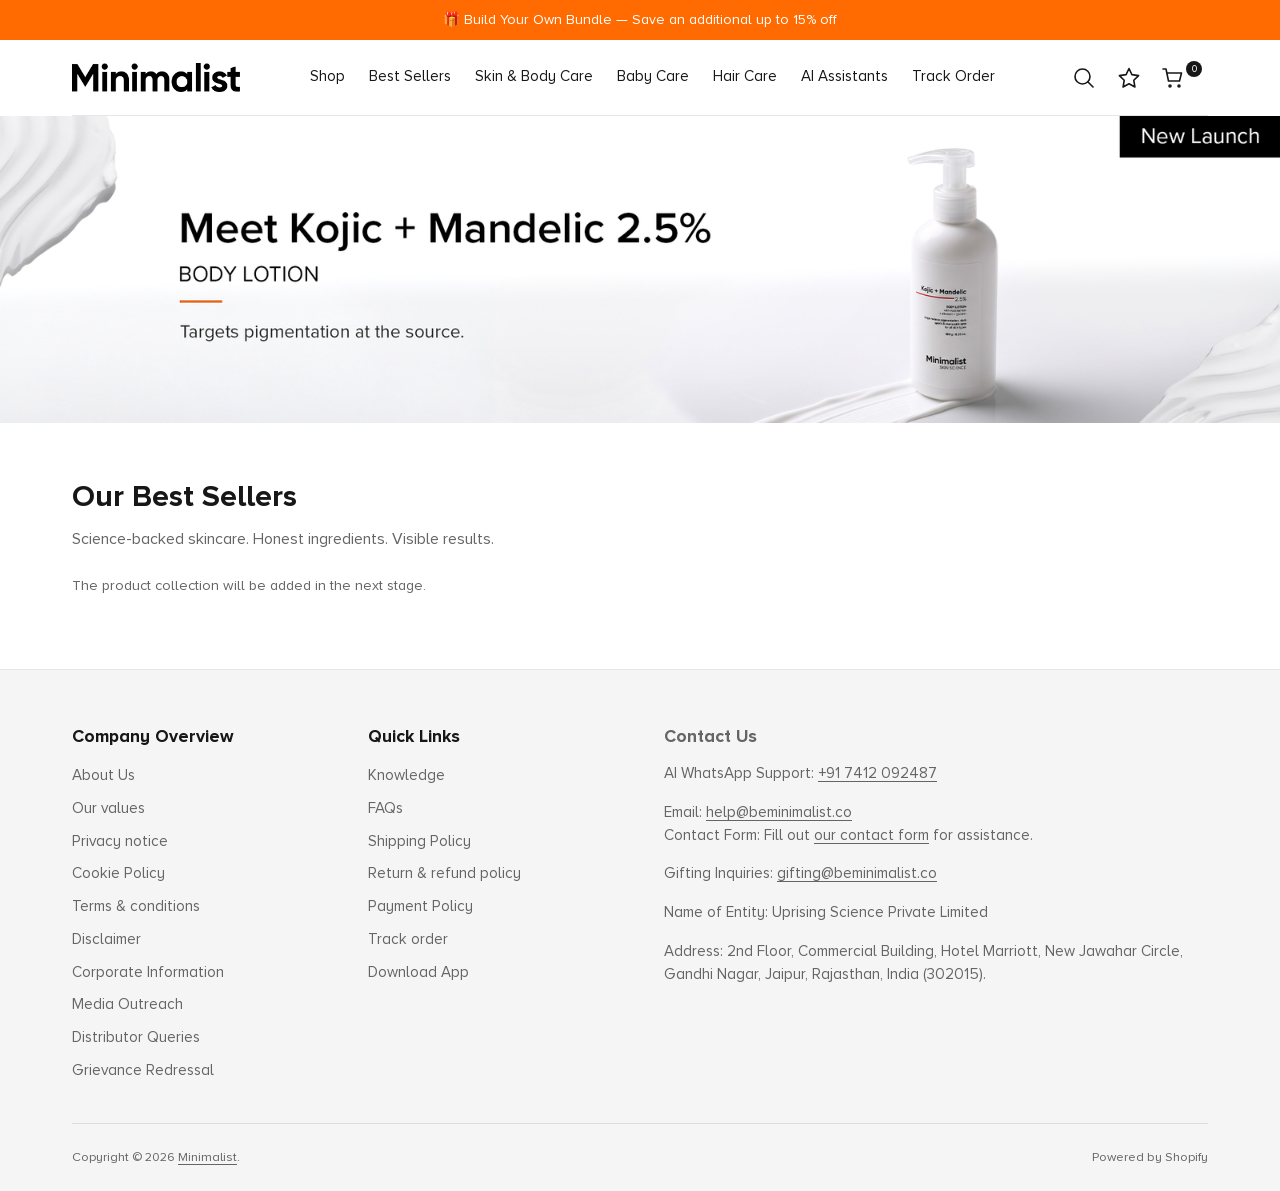
==== assignment-2/index.html @ 878da06b "Build Minimalist shared layout and responsive page foundations" ====
<!DOCTYPE html>
<html lang="en">
<head>
  <meta charset="UTF-8">
  <meta name="viewport" content="width=device-width, initial-scale=1.0">
  <meta name="description" content="A static educational recreation of the Minimalist skincare homepage.">
  <title>Minimalist — Honest, Authentic &amp; Affordable Beauty</title>
  <link rel="stylesheet" href="assets/vendor/bootstrap/bootstrap.min.css">
  <link rel="stylesheet" href="styles.css">
  <link rel="icon" type="image/png" href="assets/images/minimalist-logo.png">
</head>
<body>
  <a class="skip-link" href="#main-content">Skip to content</a>
  <div class="announcement">
    <p>🎁 Build Your Own Bundle — Save an additional up to 15% off</p>
  </div>
  <header class="site-header">
    <div class="navbar navbar-expand-xl site-navbar">
      <div class="site-container">
        <div class="header-inner">
          <div class="mobile-tools d-xl-none">
            <details class="mobile-menu">
              <summary class="icon-button" aria-label="Main menu"><svg class="icon" viewBox="0 0 24 24" aria-hidden="true"><path d="M3 6h18M3 12h18M3 18h18"/></svg></summary>
              <nav class="mobile-menu-panel" aria-label="Mobile navigation">
                <ul class="navbar-nav">
              <li class="nav-item"><a class="nav-link" href="index.html#catalogue">Shop</a></li>
              <li class="nav-item"><a class="nav-link" href="index.html#catalogue">Best Sellers</a></li>
              <li class="nav-item"><a class="nav-link" href="https://beminimalist.co/collections/skin-body-1">Skin &amp; Body Care</a></li>
              <li class="nav-item"><a class="nav-link" href="https://beminimalist.co/collections/baby-care">Baby Care</a></li>
              <li class="nav-item"><a class="nav-link" href="https://beminimalist.co/collections/hair">Hair Care</a></li>
              <li class="nav-item"><a class="nav-link" href="https://beminimalist.co/pages/skin-insights">AI Assistants</a></li>
              <li class="nav-item"><a class="nav-link" href="https://beminimalist.clickpost.ai/">Track Order</a></li>
                </ul>
              </nav>
            </details>
            <button class="icon-button" type="button" aria-label="Search (static preview)" title="Search — static preview"><svg class="icon" viewBox="0 0 24 24" aria-hidden="true"><circle cx="10.5" cy="10.5" r="7.5"/><path d="m16 16 5 5"/></svg></button>
          </div>
          <a class="navbar-brand" href="index.html" aria-label="Minimalist home">
            <img class="brand-logo" src="assets/images/minimalist-logo.png" alt="Minimalist" width="562" height="96">
          </a>
          <nav class="desktop-nav d-none d-xl-flex" aria-label="Main navigation">
            <ul class="navbar-nav">
              <li class="nav-item"><a class="nav-link" href="index.html#catalogue">Shop</a></li>
              <li class="nav-item"><a class="nav-link" href="index.html#catalogue">Best Sellers</a></li>
              <li class="nav-item"><a class="nav-link" href="https://beminimalist.co/collections/skin-body-1">Skin &amp; Body Care</a></li>
              <li class="nav-item"><a class="nav-link" href="https://beminimalist.co/collections/baby-care">Baby Care</a></li>
              <li class="nav-item"><a class="nav-link" href="https://beminimalist.co/collections/hair">Hair Care</a></li>
              <li class="nav-item"><a class="nav-link" href="https://beminimalist.co/pages/skin-insights">AI Assistants</a></li>
              <li class="nav-item"><a class="nav-link" href="https://beminimalist.clickpost.ai/">Track Order</a></li>
            </ul>
          </nav>
          <div class="header-actions">
            <button class="icon-button d-none d-xl-inline-flex" type="button" aria-label="Search (static preview)" title="Search — static preview"><svg class="icon" viewBox="0 0 24 24" aria-hidden="true"><circle cx="10.5" cy="10.5" r="7.5"/><path d="m16 16 5 5"/></svg></button>
            <button class="icon-button" type="button" aria-label="Rewards (static preview)" title="Rewards — static preview"><svg class="icon" viewBox="0 0 24 24" aria-hidden="true"><path d="m12 2.5 2.9 6.1 6.7 1-4.8 4.7 1.1 6.7-5.9-3.2-5.9 3.2 1.1-6.7L2.4 9.6l6.7-1Z"/></svg></button>
            <button class="icon-button cart-button" type="button" aria-label="Shopping cart, 0 items (static preview)" title="Shopping cart — static preview">
              <svg class="icon" viewBox="0 0 24 24" aria-hidden="true"><path d="M2 3h3l2.5 12h11l2-8H6"/><circle cx="9" cy="20" r="1"/><circle cx="18" cy="20" r="1"/></svg><span class="cart-count" aria-hidden="true">0</span>
            </button>
          </div>
        </div>
      </div>
    </div>
  </header>
  <main id="main-content">
    <h1 class="visually-hidden">Minimalist — Honest, Authentic &amp; Affordable Beauty</h1>
    <section class="hero" aria-label="Kojic and Mandelic body lotion launch">
      <a class="hero-link" href="#catalogue">
        <picture>
          <source media="(min-width: 768px)" srcset="assets/images/hero-desktop.png" width="1600" height="384">
          <img src="assets/images/hero-mobile.png" alt="Kojic + Mandelic 2.5% Body Lotion — new launch. Targeted body pigmentation care." width="767" height="920" fetchpriority="high">
        </picture>
      </a>
    </section>
    <section class="site-container section-space" id="catalogue" aria-labelledby="catalogue-title">
      <h2 class="section-title" id="catalogue-title">Our Best Sellers</h2>
      <p class="section-intro">Science-backed skincare. Honest ingredients. Visible results.</p>
      <!-- Stage 2: the responsive Bootstrap product grid will be added here. -->
      <p class="stage-note">The product collection will be added in the next stage.</p>
    </section>
  </main>
  <footer class="site-footer">
    <div class="site-container">
      <div class="row g-4 g-lg-5">
        <section class="col-6 col-md-3" aria-labelledby="footer-company">
          <h2 class="footer-title" id="footer-company">Company Overview</h2>
          <ul class="footer-links">
              <li><a href="https://beminimalist.co/pages/about">About Us</a></li>
              <li><a href="https://beminimalist.co/pages/our-values">Our values</a></li>
              <li><a href="https://beminimalist.co/pages/privacy-policy">Privacy notice</a></li>
              <li><a href="https://beminimalist.co/pages/cookie-policy">Cookie Policy</a></li>
              <li><a href="https://beminimalist.co/pages/terms">Terms &amp; conditions</a></li>
              <li><a href="https://beminimalist.co/pages/disclaimer">Disclaimer</a></li>
              <li><a href="https://beminimalist.co/pages/corporate-information">Corporate Information</a></li>
              <li><a href="https://beminimalist.co/pages/media">Media Outreach</a></li>
              <li><a href="https://beminimalist.co/pages/distribution">Distributor Queries</a></li>
              <li><a href="https://beminimalist.co/pages/grievances">Grievance Redressal</a></li>
          </ul>
        </section>
        <section class="col-6 col-md-3" aria-labelledby="footer-quick">
          <h2 class="footer-title" id="footer-quick">Quick Links</h2>
          <ul class="footer-links">
              <li><a href="https://beminimalist.co/pages/blogs">Knowledge</a></li>
              <li><a href="https://beminimalist.co/pages/faqs">FAQs</a></li>
              <li><a href="https://beminimalist.co/pages/shipping-policy">Shipping Policy</a></li>
              <li><a href="https://beminimalist.co/pages/return-refund-policy">Return &amp; refund policy</a></li>
              <li><a href="https://beminimalist.co/pages/payment-policy">Payment Policy</a></li>
              <li><a href="https://beminimalist.clickpost.ai/">Track order</a></li>
              <li><a href="https://beminimalist.co/pages/download-app-ios-android">Download App</a></li>
          </ul>
        </section>
        <section class="col-12 col-md-6 footer-contact" aria-labelledby="footer-contact">
          <h2 class="footer-title" id="footer-contact">Contact Us</h2>
          <p>AI WhatsApp Support: <a href="https://api.whatsapp.com/send?phone=917412092487">+91 7412 092487</a></p>
          <p>Email: <a href="mailto:help@beminimalist.co">help@beminimalist.co</a><br>
            Contact Form: Fill out <a href="https://beminimalist.co/pages/get-in-touch">our contact form</a> for assistance.</p>
          <p>Gifting Inquiries: <a href="mailto:gifting@beminimalist.co">gifting@beminimalist.co</a></p>
          <p>Name of Entity: Uprising Science Private Limited</p>
          <address>Address: 2nd Floor, Commercial Building, Hotel Marriott, New Jawahar Circle, Gandhi Nagar, Jaipur, Rajasthan, India (302015).</address>
        </section>
      </div>
      <div class="footer-bottom">
        <p>Copyright © 2026 <a href="index.html">Minimalist</a>.</p>
        <p>Powered by Shopify</p>
      </div>
    </div>
  </footer>
</body>
</html>
---- assignment-2/styles.css ----
/* Custom styles load after Bootstrap so the cascade applies the brand theme. */
@font-face {
  font-family: "Proxima Nova";
  src: url("assets/fonts/proxima-nova-regular.woff2") format("woff2");
  font-weight: 400;
  font-style: normal;
  font-display: swap;
}

@font-face {
  font-family: "Proxima Nova";
  src: url("assets/fonts/proxima-nova-bold.woff2") format("woff2");
  font-weight: 700;
  font-style: normal;
  font-display: swap;
}

:root {
  --color-ink: #171717;
  --color-muted: #656565;
  --color-line: #e6e6e6;
  --color-paper: #fff;
  --color-soft: #f5f5f5;
  --color-offer: #ff6b00;
  --bs-body-font-family: "Proxima Nova", Arial, sans-serif;
  --bs-body-color: var(--color-ink);
  --bs-body-bg: var(--color-paper);
}

* {
  box-sizing: border-box;
}

body {
  margin: 0;
  line-height: 1.5;
}

img {
  max-width: 100%;
  height: auto;
}

a {
  color: inherit;
  text-underline-offset: 0.2em;
}

button,
input,
select {
  font: inherit;
}

a:focus-visible,
button:focus-visible,
summary:focus-visible {
  outline: 2px solid var(--color-ink);
  outline-offset: 5px;
}

.skip-link {
  position: absolute;
  top: -5rem;
  left: 1rem;
  z-index: 20;
  padding: 0.75rem 1rem;
  background: var(--color-paper);
}

.skip-link:focus {
  top: 0.5rem;
}

.site-container {
  width: 100%;
  max-width: 1440px;
  padding-inline: 1rem;
  margin-inline: auto;
}

.announcement {
  padding: 0.45rem 2rem;
  background: var(--color-offer);
  color: #fff;
  text-align: center;
  font-size: 0.8rem;
  line-height: 1.15;
}

.announcement p {
  max-width: 38rem;
  margin: 0 auto;
}

.site-header {
  position: relative;
  z-index: 5;
  background: var(--color-paper);
}

.site-navbar {
  padding: 0;
}

.header-inner {
  display: flex;
  flex-wrap: wrap;
  align-items: center;
  justify-content: space-between;
  min-height: 3.5rem;
  border-bottom: 1px solid var(--color-line);
}

.navbar-brand {
  margin: 0;
  padding: 0;
}

.brand-logo {
  display: block;
  width: 7.4rem;
}

.mobile-tools,
.header-actions {
  display: flex;
  flex: 0 0 5rem;
  align-items: center;
  gap: 0.25rem;
}

.header-actions {
  justify-content: flex-end;
}

.icon-button {
  display: inline-flex;
  align-items: center;
  justify-content: center;
  width: 2.3rem;
  height: 2.75rem;
  padding: 0.35rem;
  border: 0;
  background: transparent;
  color: var(--color-ink);
  text-decoration: none;
}

.icon {
  width: 1.5rem;
  height: 1.5rem;
  fill: none;
  stroke: currentColor;
  stroke-width: 1.6;
  stroke-linecap: round;
  stroke-linejoin: round;
}

.cart-button {
  gap: 0.1rem;
  width: auto;
}

.cart-count {
  align-self: flex-start;
  display: inline-flex;
  align-items: center;
  justify-content: center;
  min-width: 1rem;
  height: 1rem;
  border-radius: 50%;
  background: var(--color-ink);
  color: var(--color-paper);
  font-size: 0.65rem;
}

/* Native details/summary provides a keyboard-accessible menu without scripts. */
.mobile-menu summary {
  list-style: none;
  cursor: pointer;
}

.mobile-menu summary::-webkit-details-marker {
  display: none;
}

.mobile-menu[open] .mobile-menu-panel {
  position: absolute;
  top: 100%;
  right: 0;
  left: 0;
  padding: 0.5rem 1rem 1rem;
  border-bottom: 1px solid var(--color-line);
  background: var(--color-paper);
  box-shadow: 0 8px 12px #0000000a;
}

.navbar-nav .nav-link {
  padding-block: 0.65rem;
  color: var(--color-ink);
  font-size: 0.95rem;
}

.navbar-nav .nav-link:hover,
.footer-links a:hover {
  text-decoration: underline;
}

.hero-link,
.hero picture,
.hero img {
  display: block;
  width: 100%;
}

.hero img {
  aspect-ratio: 5 / 6;
  object-fit: cover;
}

.section-space {
  padding-block: 2.5rem;
}

.section-title {
  margin: 0 0 0.75rem;
  font-size: 1.5rem;
  font-weight: 700;
  line-height: 1.2;
}

.section-intro,
.stage-note {
  color: var(--color-muted);
}

.section-intro {
  margin: 0;
}

.stage-note {
  max-width: 38rem;
  margin-top: 1.5rem;
  font-size: 0.9rem;
}

.breadcrumb {
  --bs-breadcrumb-divider: "/";
  margin-bottom: 2rem;
  font-size: 0.85rem;
}

.breadcrumb a {
  text-decoration: none;
}

.product-foundation {
  min-height: 20rem;
}

.site-footer {
  padding-top: 2.5rem;
  border-top: 1px solid var(--color-line);
  background: var(--color-soft);
}

.footer-title {
  margin-bottom: 1rem;
  font-size: 1.1rem;
  font-weight: 700;
}

.footer-links {
  display: flex;
  flex-direction: column;
  gap: 0.5rem;
  margin: 0;
  padding: 0;
  list-style: none;
}

.footer-links a {
  color: var(--color-muted);
  font-size: 0.95rem;
  text-decoration: none;
}

.footer-contact {
  font-size: 0.95rem;
  color: var(--color-muted);
}

.footer-contact p {
  margin-bottom: 1rem;
}

.footer-contact address {
  margin: 0;
  font-style: normal;
}

.footer-bottom {
  display: flex;
  flex-wrap: wrap;
  justify-content: space-between;
  gap: 0.5rem 1.5rem;
  margin-top: 2.5rem;
  padding-block: 1.5rem;
  border-top: 1px solid #dcdcdc;
  font-size: 0.8rem;
  color: var(--color-muted);
}

.footer-bottom p {
  margin: 0;
}

/* Tablet: wider gutters and the landscape version of the reference banner. */
@media (min-width: 768px) {
  .site-container {
    padding-inline: 2rem;
  }

  .announcement {
    min-height: 2.5rem;
    display: flex;
    align-items: center;
    justify-content: center;
    font-size: 0.875rem;
  }

  .header-inner {
    min-height: 4.5rem;
  }

  .brand-logo {
    width: 9.5rem;
  }

  .hero img {
    aspect-ratio: 25 / 6;
  }

  .section-space {
    padding-block: 3.5rem;
  }

  .section-title {
    font-size: 1.875rem;
  }

  .site-footer {
    padding-top: 3.5rem;
  }
}

/* Bootstrap's xl navbar breakpoint leaves space for all desktop links. */
@media (min-width: 1200px) {
  .site-container {
    padding-inline: 4.5rem;
  }

  .header-inner {
    min-height: 4.75rem;
    flex-wrap: nowrap;
    gap: 1.5rem;
  }

  .brand-logo {
    width: 10.5rem;
  }

  .desktop-nav {
    flex: 1;
    justify-content: center;
  }

  .desktop-nav .navbar-nav {
    flex-wrap: wrap;
    justify-content: center;
    column-gap: 0.5rem;
  }

  .navbar-expand-xl .navbar-nav .nav-link {
    padding-inline: 0.5rem;
  }

  .header-actions {
    flex-basis: auto;
    gap: 0.5rem;
  }
}
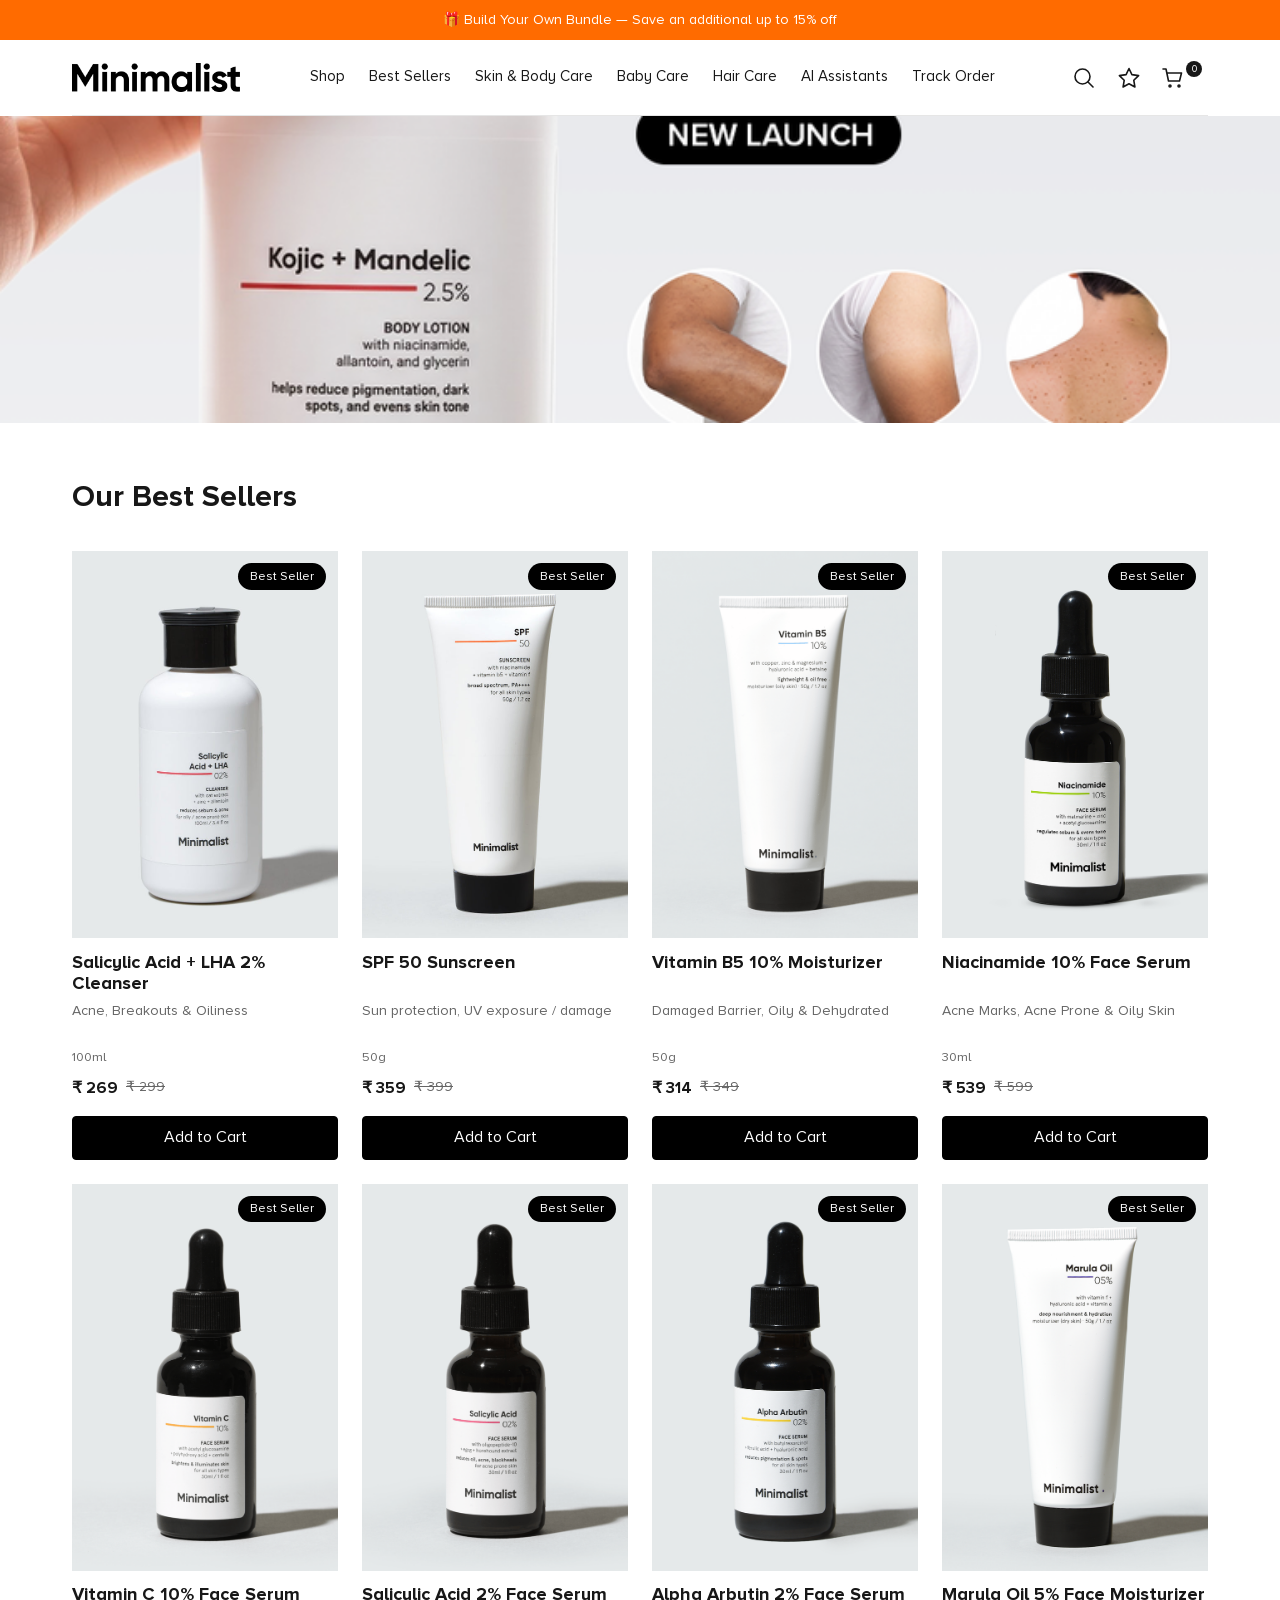
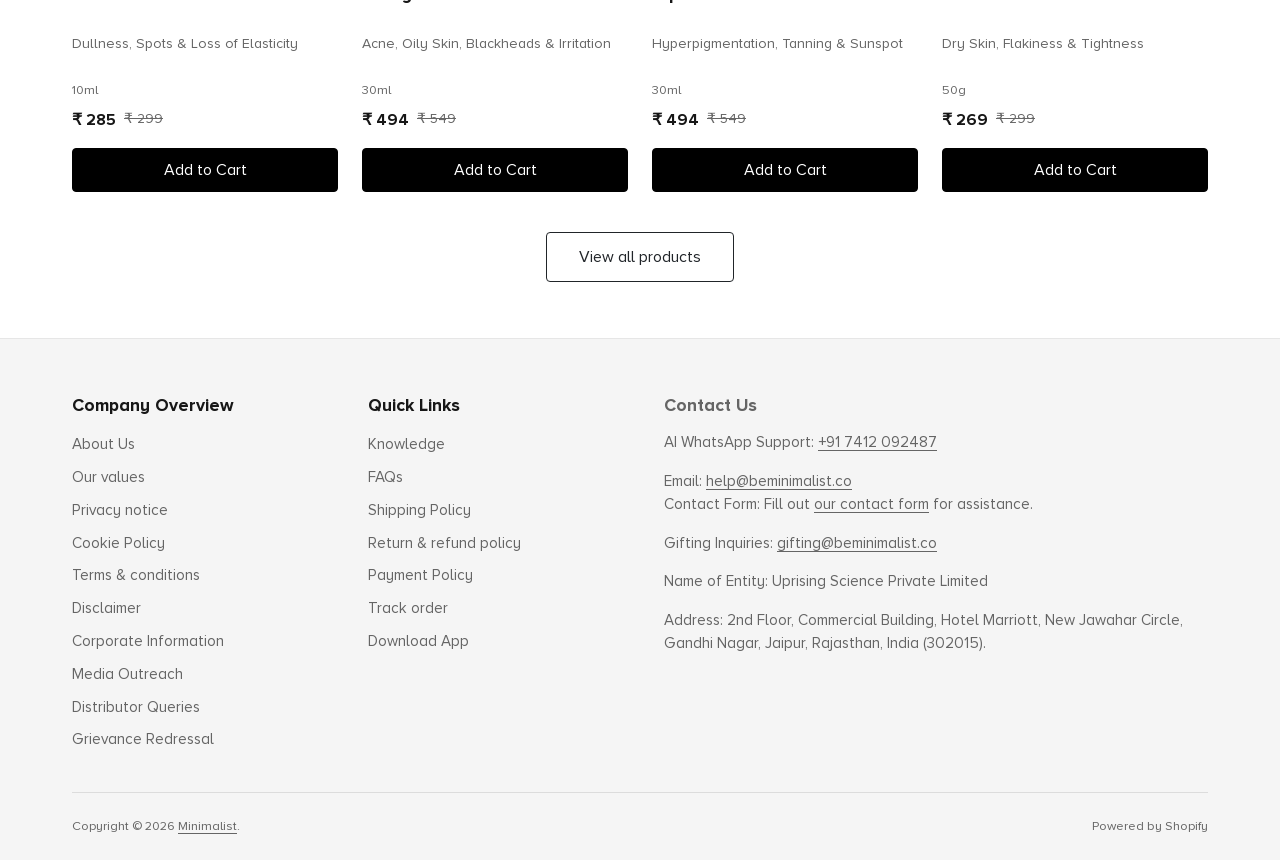
==== commit 0cb62643: "Add responsive eight-product catalogue" ====
--- a/assignment-2/index.html
+++ b/assignment-2/index.html
@@ -72,9 +72,132 @@
     </section>
     <section class="site-container section-space" id="catalogue" aria-labelledby="catalogue-title">
       <h2 class="section-title" id="catalogue-title">Our Best Sellers</h2>
-      <p class="section-intro">Science-backed skincare. Honest ingredients. Visible results.</p>
-      <!-- Stage 2: the responsive Bootstrap product grid will be added here. -->
-      <p class="stage-note">The product collection will be added in the next stage.</p>
+      <!-- Bootstrap controls the number of columns at each screen width. -->
+      <div class="row row-cols-2 row-cols-md-3 row-cols-lg-4 g-3 g-lg-4 product-grid">
+        <div class="col">
+          <article class="card product-card h-100" aria-labelledby="product-cleanser">
+            <a class="product-image-link" href="product.html">
+              <img class="card-img-top product-image" src="assets/images/salicylic-cleanser.jpg" alt="Minimalist Salicylic Acid + LHA 2% Cleanser bottle" width="640" height="931" loading="lazy">
+              <span class="product-badge">Best Seller</span>
+            </a>
+            <div class="card-body product-info">
+              <h3 class="product-name" id="product-cleanser"><a href="product.html">Salicylic Acid + LHA 2% Cleanser</a></h3>
+              <p class="product-concern">Acne, Breakouts &amp; Oiliness</p>
+              <p class="product-size">100ml</p>
+              <p class="product-price"><span class="visually-hidden">Sale price:</span> ₹ 269 <s><span class="visually-hidden">Regular price:</span>₹ 299</s></p>
+              <button class="btn btn-dark add-to-cart" type="button" aria-label="Add Salicylic Acid + LHA 2% Cleanser to cart">Add to Cart</button>
+            </div>
+          </article>
+        </div>
+        <div class="col">
+          <article class="card product-card h-100" aria-labelledby="product-sunscreen">
+            <a class="product-image-link" href="https://beminimalist.co/products/multi-vitamin-spf-50">
+              <img class="card-img-top product-image" src="assets/images/spf50-sunscreen.jpg" alt="Minimalist SPF 50 Sunscreen tube" width="640" height="931" loading="lazy">
+              <span class="product-badge">Best Seller</span>
+            </a>
+            <div class="card-body product-info">
+              <h3 class="product-name" id="product-sunscreen"><a href="https://beminimalist.co/products/multi-vitamin-spf-50">SPF 50 Sunscreen</a></h3>
+              <p class="product-concern">Sun protection, UV exposure / damage</p>
+              <p class="product-size">50g</p>
+              <p class="product-price"><span class="visually-hidden">Sale price:</span> ₹ 359 <s><span class="visually-hidden">Regular price:</span>₹ 399</s></p>
+              <button class="btn btn-dark add-to-cart" type="button" aria-label="Add SPF 50 Sunscreen to cart">Add to Cart</button>
+            </div>
+          </article>
+        </div>
+        <div class="col">
+          <article class="card product-card h-100" aria-labelledby="product-b5">
+            <a class="product-image-link" href="https://beminimalist.co/products/vitamin-b5-10-moisturizer">
+              <img class="card-img-top product-image" src="assets/images/vitamin-b5-moisturizer.png" alt="Minimalist Vitamin B5 10% Moisturizer tube" width="640" height="931" loading="lazy">
+              <span class="product-badge">Best Seller</span>
+            </a>
+            <div class="card-body product-info">
+              <h3 class="product-name" id="product-b5"><a href="https://beminimalist.co/products/vitamin-b5-10-moisturizer">Vitamin B5 10% Moisturizer</a></h3>
+              <p class="product-concern">Damaged Barrier, Oily &amp; Dehydrated</p>
+              <p class="product-size">50g</p>
+              <p class="product-price"><span class="visually-hidden">Sale price:</span> ₹ 314 <s><span class="visually-hidden">Regular price:</span>₹ 349</s></p>
+              <button class="btn btn-dark add-to-cart" type="button" aria-label="Add Vitamin B5 10% Moisturizer to cart">Add to Cart</button>
+            </div>
+          </article>
+        </div>
+        <div class="col">
+          <article class="card product-card h-100" aria-labelledby="product-niacinamide">
+            <a class="product-image-link" href="https://beminimalist.co/products/niacinamide-10-with-matmarine">
+              <img class="card-img-top product-image" src="assets/images/niacinamide-serum.png" alt="Minimalist Niacinamide 10% Face Serum dropper bottle" width="640" height="931" loading="lazy">
+              <span class="product-badge">Best Seller</span>
+            </a>
+            <div class="card-body product-info">
+              <h3 class="product-name" id="product-niacinamide"><a href="https://beminimalist.co/products/niacinamide-10-with-matmarine">Niacinamide 10% Face Serum</a></h3>
+              <p class="product-concern">Acne Marks, Acne Prone &amp; Oily Skin</p>
+              <p class="product-size">30ml</p>
+              <p class="product-price"><span class="visually-hidden">Sale price:</span> ₹ 539 <s><span class="visually-hidden">Regular price:</span>₹ 599</s></p>
+              <button class="btn btn-dark add-to-cart" type="button" aria-label="Add Niacinamide 10% Face Serum to cart">Add to Cart</button>
+            </div>
+          </article>
+        </div>
+        <div class="col">
+          <article class="card product-card h-100" aria-labelledby="product-vitamin-c">
+            <a class="product-image-link" href="https://beminimalist.co/products/vitamin-c-ethyl-ascorbic-acid-10-acetyl-glucosamine-1">
+              <img class="card-img-top product-image" src="assets/images/vitamin-c-serum.png" alt="Minimalist Vitamin C 10% Face Serum dropper bottle" width="640" height="931" loading="lazy">
+              <span class="product-badge">Best Seller</span>
+            </a>
+            <div class="card-body product-info">
+              <h3 class="product-name" id="product-vitamin-c"><a href="https://beminimalist.co/products/vitamin-c-ethyl-ascorbic-acid-10-acetyl-glucosamine-1">Vitamin C 10% Face Serum</a></h3>
+              <p class="product-concern">Dullness, Spots &amp; Loss of Elasticity</p>
+              <p class="product-size">10ml</p>
+              <p class="product-price"><span class="visually-hidden">Sale price:</span> ₹ 285 <s><span class="visually-hidden">Regular price:</span>₹ 299</s></p>
+              <button class="btn btn-dark add-to-cart" type="button" aria-label="Add Vitamin C 10% Face Serum to cart">Add to Cart</button>
+            </div>
+          </article>
+        </div>
+        <div class="col">
+          <article class="card product-card h-100" aria-labelledby="product-salicylic-serum">
+            <a class="product-image-link" href="https://beminimalist.co/products/salicylic-acid-2">
+              <img class="card-img-top product-image" src="assets/images/salicylic-serum.png" alt="Minimalist Salicylic Acid 2% Face Serum dropper bottle" width="640" height="931" loading="lazy">
+              <span class="product-badge">Best Seller</span>
+            </a>
+            <div class="card-body product-info">
+              <h3 class="product-name" id="product-salicylic-serum"><a href="https://beminimalist.co/products/salicylic-acid-2">Salicylic Acid 2% Face Serum</a></h3>
+              <p class="product-concern">Acne, Oily Skin, Blackheads &amp; Irritation</p>
+              <p class="product-size">30ml</p>
+              <p class="product-price"><span class="visually-hidden">Sale price:</span> ₹ 494 <s><span class="visually-hidden">Regular price:</span>₹ 549</s></p>
+              <button class="btn btn-dark add-to-cart" type="button" aria-label="Add Salicylic Acid 2% Face Serum to cart">Add to Cart</button>
+            </div>
+          </article>
+        </div>
+        <div class="col">
+          <article class="card product-card h-100" aria-labelledby="product-alpha-arbutin">
+            <a class="product-image-link" href="https://beminimalist.co/collections/best-sellers/products/alpha-arbutin-2">
+              <img class="card-img-top product-image" src="assets/images/alpha-arbutin-serum.png" alt="Minimalist Alpha Arbutin 2% Face Serum dropper bottle" width="640" height="931" loading="lazy">
+              <span class="product-badge">Best Seller</span>
+            </a>
+            <div class="card-body product-info">
+              <h3 class="product-name" id="product-alpha-arbutin"><a href="https://beminimalist.co/collections/best-sellers/products/alpha-arbutin-2">Alpha Arbutin 2% Face Serum</a></h3>
+              <p class="product-concern">Hyperpigmentation, Tanning &amp; Sunspot</p>
+              <p class="product-size">30ml</p>
+              <p class="product-price"><span class="visually-hidden">Sale price:</span> ₹ 494 <s><span class="visually-hidden">Regular price:</span>₹ 549</s></p>
+              <button class="btn btn-dark add-to-cart" type="button" aria-label="Add Alpha Arbutin 2% Face Serum to cart">Add to Cart</button>
+            </div>
+          </article>
+        </div>
+        <div class="col">
+          <article class="card product-card h-100" aria-labelledby="product-marula">
+            <a class="product-image-link" href="https://beminimalist.co/collections/best-sellers/products/marula-05-moisturizer">
+              <img class="card-img-top product-image" src="assets/images/marula-moisturizer.png" alt="Minimalist Marula Oil 5% Face Moisturizer tube" width="640" height="931" loading="lazy">
+              <span class="product-badge">Best Seller</span>
+            </a>
+            <div class="card-body product-info">
+              <h3 class="product-name" id="product-marula"><a href="https://beminimalist.co/collections/best-sellers/products/marula-05-moisturizer">Marula Oil 5% Face Moisturizer</a></h3>
+              <p class="product-concern">Dry Skin, Flakiness &amp; Tightness</p>
+              <p class="product-size">50g</p>
+              <p class="product-price"><span class="visually-hidden">Sale price:</span> ₹ 269 <s><span class="visually-hidden">Regular price:</span>₹ 299</s></p>
+              <button class="btn btn-dark add-to-cart" type="button" aria-label="Add Marula Oil 5% Face Moisturizer to cart">Add to Cart</button>
+            </div>
+          </article>
+        </div>
+      </div>
+      <div class="catalogue-bottom">
+        <a class="btn btn-outline-dark catalogue-link" href="https://beminimalist.co/collections/best-sellers">View all products</a>
+      </div>
     </section>
   </main>
   <footer class="site-footer">
--- a/assignment-2/styles.css
+++ b/assignment-2/styles.css
@@ -245,6 +245,125 @@
   font-size: 0.9rem;
 }
 
+/* Bootstrap supplies the responsive column widths; Flexbox aligns card content. */
+.product-grid {
+  margin-top: 0.5rem;
+}
+
+.product-card {
+  border: 0;
+  border-radius: 0;
+  background: transparent;
+}
+
+.product-image-link {
+  position: relative;
+  display: block;
+  overflow: hidden;
+  background: #eeeeec;
+}
+
+.product-image {
+  display: block;
+  width: 100%;
+  height: auto;
+  aspect-ratio: 11 / 16;
+  border-radius: 0;
+  object-fit: cover;
+  transition: transform 0.25s ease;
+}
+
+.product-image-link:hover .product-image {
+  transform: scale(1.025);
+}
+
+.product-badge {
+  position: absolute;
+  top: 0.5rem;
+  right: 0.5rem;
+  padding: 0.25rem 0.55rem;
+  border-radius: 2rem;
+  background: #000;
+  color: var(--color-paper);
+  font-size: 0.7rem;
+  line-height: 1.2;
+}
+
+.product-info {
+  display: flex;
+  flex-direction: column;
+  align-items: flex-start;
+  padding: 0.85rem 0 0;
+}
+
+.product-name {
+  min-height: 3.6em;
+  margin: 0 0 0.4rem;
+  font-size: 1rem;
+  font-weight: 700;
+  line-height: 1.2;
+}
+
+.product-name a {
+  text-decoration: none;
+}
+
+.product-name a:hover {
+  text-decoration: underline;
+}
+
+.product-concern {
+  min-height: 4.2em;
+  margin-bottom: 0.5rem;
+  color: var(--color-muted);
+  font-size: 0.8rem;
+  line-height: 1.4;
+}
+
+.product-size {
+  margin-bottom: 0.5rem;
+  color: var(--color-muted);
+  font-size: 0.8rem;
+}
+
+.product-price {
+  display: flex;
+  flex-wrap: wrap;
+  gap: 0.25rem 0.5rem;
+  margin-bottom: 1rem;
+  font-size: 1rem;
+  font-weight: 700;
+}
+
+.product-price s {
+  color: var(--color-muted);
+  font-size: 0.875rem;
+  font-weight: 400;
+}
+
+.add-to-cart {
+  --bs-btn-bg: #000;
+  --bs-btn-border-color: #000;
+  width: 100%;
+  min-height: 2.75rem;
+  margin-top: auto;
+  padding: 0.65rem 0.5rem;
+  border-radius: 0.25rem;
+  font-size: 0.85rem;
+  line-height: 1.3;
+}
+
+.catalogue-bottom {
+  display: flex;
+  justify-content: center;
+  margin-top: 2.5rem;
+}
+
+.catalogue-link {
+  padding: 0.75rem 2rem;
+  border-radius: 0.25rem;
+}
+
 .breadcrumb {
   --bs-breadcrumb-divider: "/";
   margin-bottom: 2rem;
@@ -350,8 +469,39 @@
     font-size: 1.875rem;
   }
 
+  .product-name {
+    min-height: 2.4em;
+    font-size: 1.125rem;
+  }
+
+  .product-concern {
+    min-height: 2.8em;
+    font-size: 0.875rem;
+  }
+
+  .product-badge {
+    top: 0.75rem;
+    right: 0.75rem;
+    padding: 0.35rem 0.75rem;
+    font-size: 0.8rem;
+  }
+
+  .add-to-cart {
+    font-size: 1rem;
+  }
+
   .site-footer {
     padding-top: 3.5rem;
+  }
+}
+
+@media (prefers-reduced-motion: reduce) {
+  .product-image {
+    transition: none;
+  }
+
+  .product-image-link:hover .product-image {
+    transform: none;
   }
 }
 
